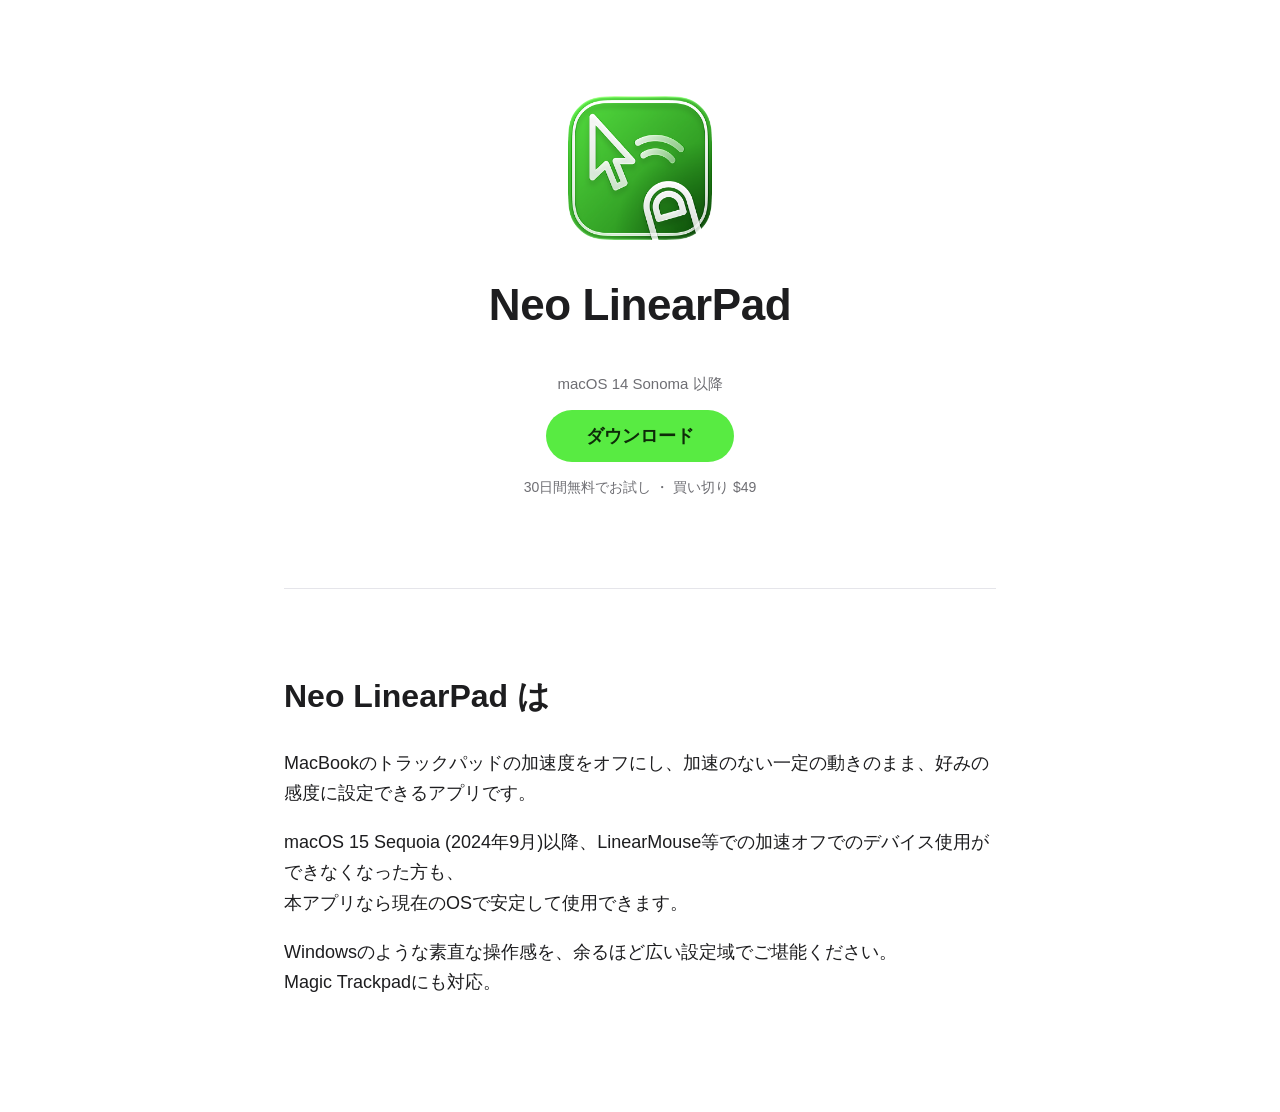
==== index.html @ 0c694853 "Add work-in-progress Neo LinearPad site (Japanese top page, purchase setup page) Co-Authored-By: Cla" ====
<!doctype html>
<html lang="ja">
<head>
  <meta charset="utf-8">
  <meta name="robots" content="noindex">
  <title>Neo LinearPad</title>
  <!-- Until the English page exists, send visitors to the Japanese one. -->
  <meta http-equiv="refresh" content="0; url=ja/">
  <link rel="canonical" href="ja/">
</head>
<body>
  <p><a href="ja/">Neo LinearPad</a></p>
</body>
</html>
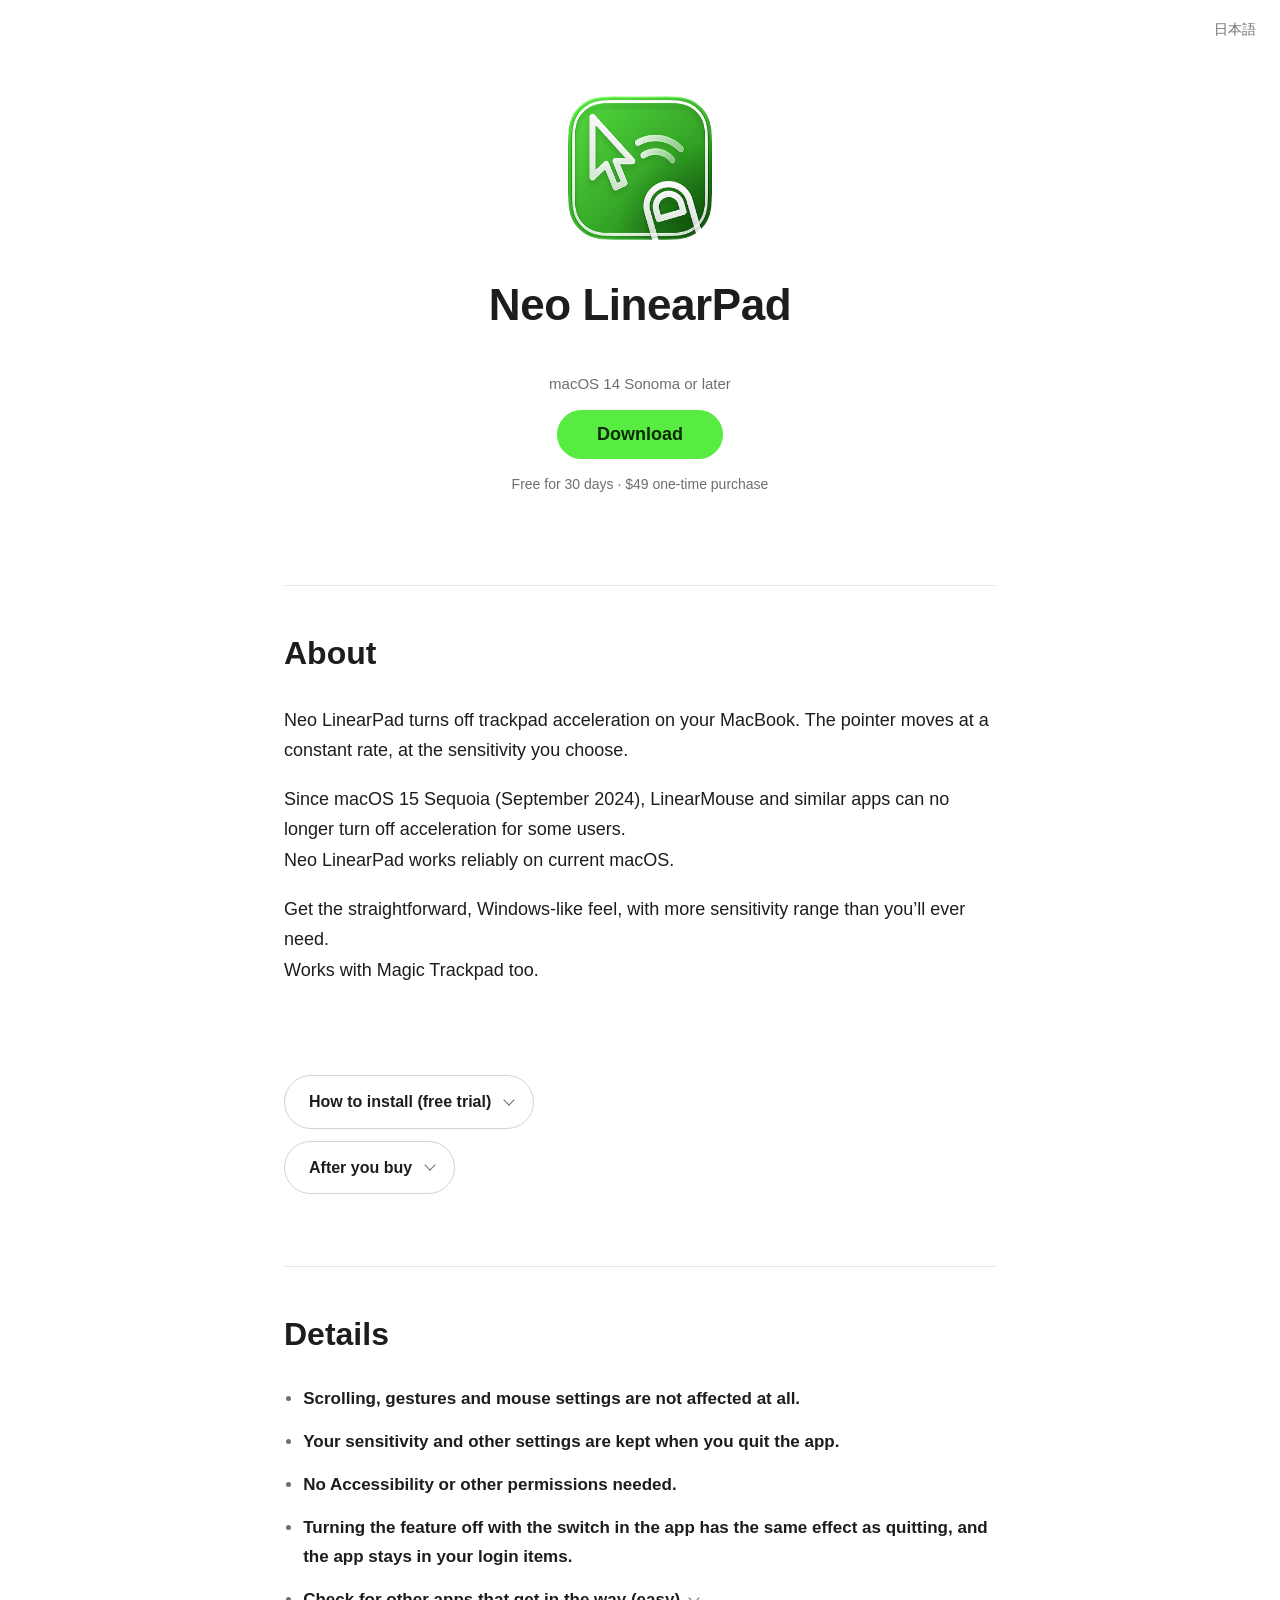
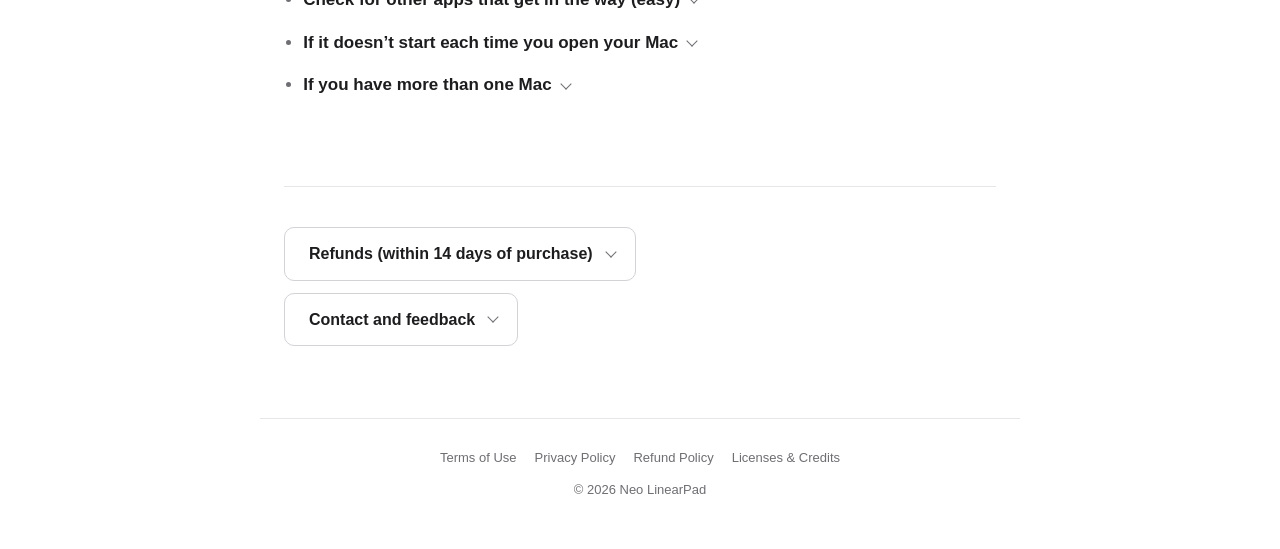
==== commit 47d601d7: "Add the English site (top, thanks and legal pages) with a language switch The root page and a new la" ====
--- a/index.html
+++ b/index.html
@@ -1,14 +1,24 @@
 <!doctype html>
-<html lang="ja">
+<html lang="en">
 <head>
   <meta charset="utf-8">
   <meta name="robots" content="noindex">
   <title>Neo LinearPad</title>
-  <!-- Until the English page exists, send visitors to the Japanese one. -->
-  <meta http-equiv="refresh" content="0; url=ja/">
-  <link rel="canonical" href="ja/">
+  <!-- Sends visitors to their language: the one they picked before, else Japanese when the
+       browser's first language is Japanese, else English. Keeps "#get" (the app's purchase links open the download choice). -->
+  <script>
+    let lang = null;
+    try { lang = localStorage.getItem("lang"); } catch {}
+    if (lang !== "ja" && lang !== "en") {
+      lang = /^ja\b/i.test((navigator.languages && navigator.languages[0]) || navigator.language || "") ? "ja" : "en";
+    }
+    location.replace(lang + "/" + location.hash);
+  </script>
+  <noscript><meta http-equiv="refresh" content="0; url=en/"></noscript>
+  <link rel="alternate" hreflang="en" href="https://neolinearpad.com/en/">
+  <link rel="alternate" hreflang="ja" href="https://neolinearpad.com/ja/">
 </head>
 <body>
-  <p><a href="ja/">Neo LinearPad</a></p>
+  <p><a href="en/">Neo LinearPad (English)</a> · <a href="ja/" lang="ja">日本語</a></p>
 </body>
 </html>
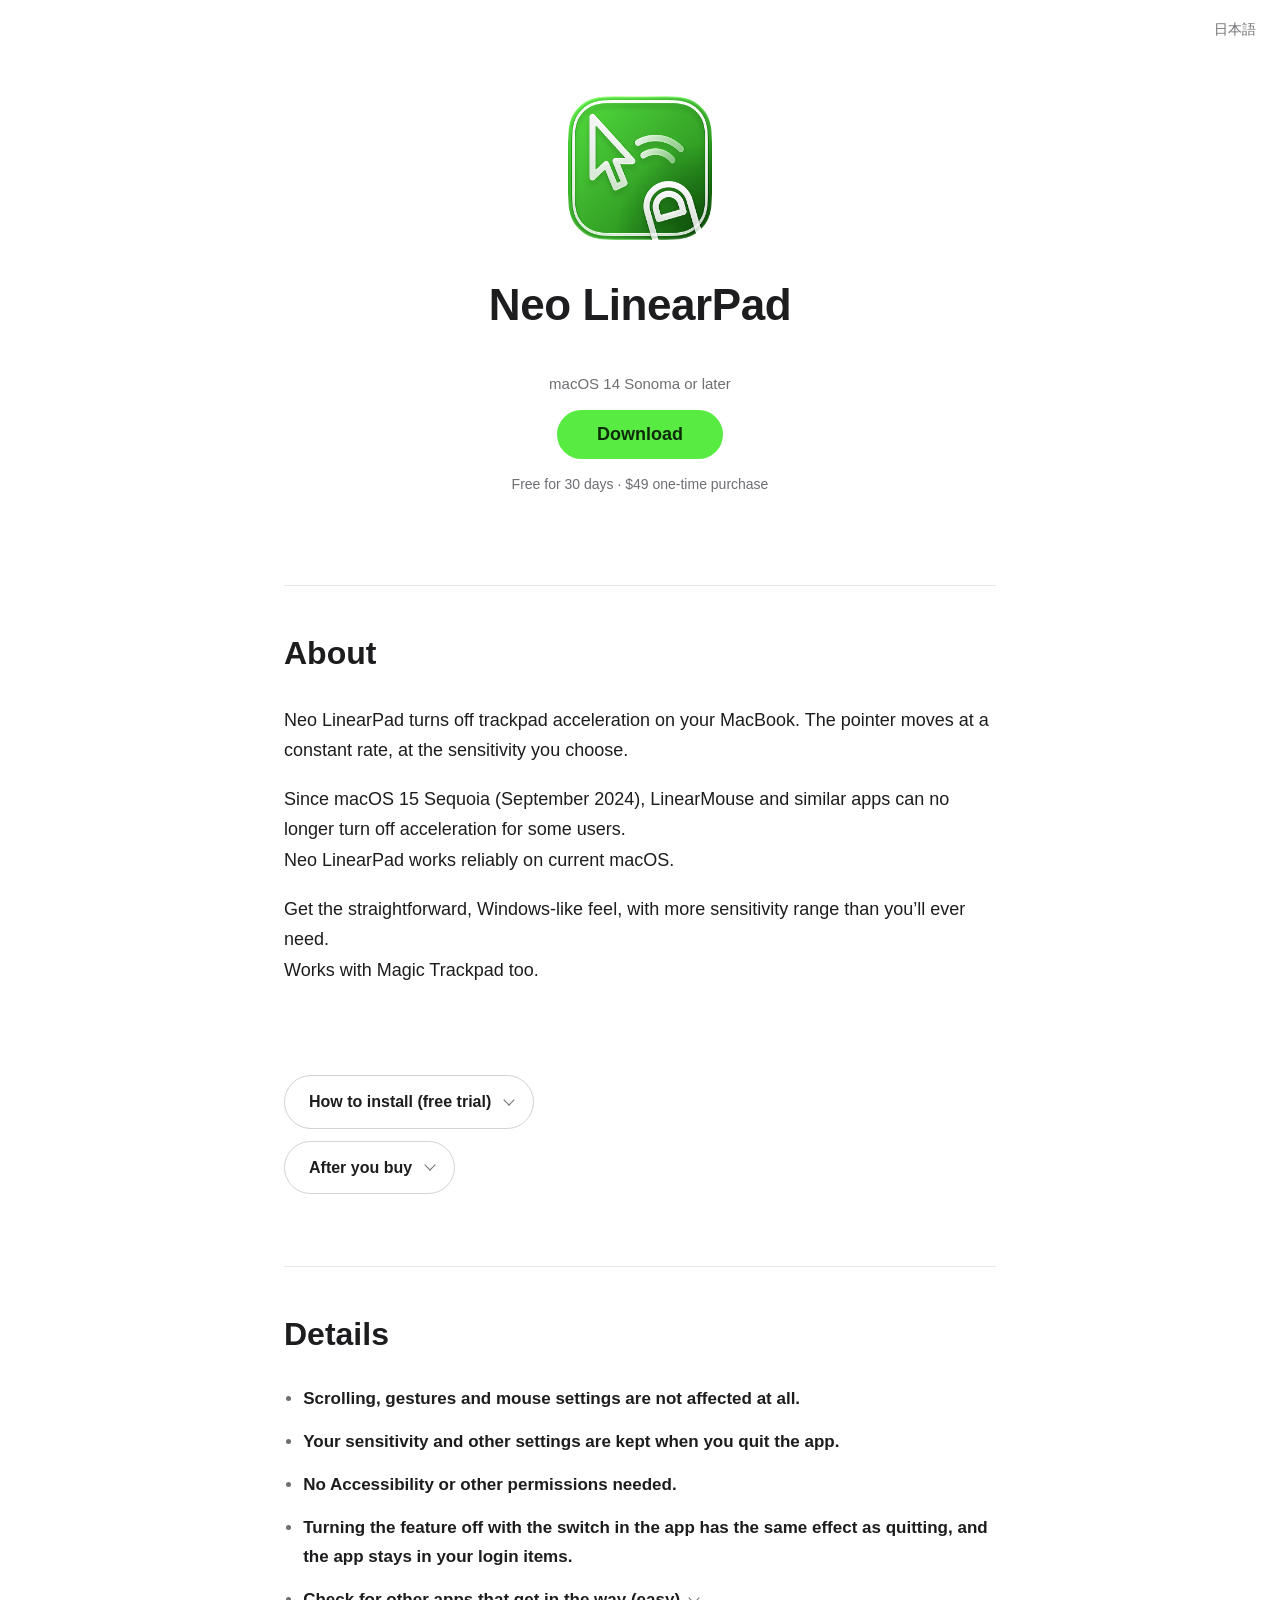
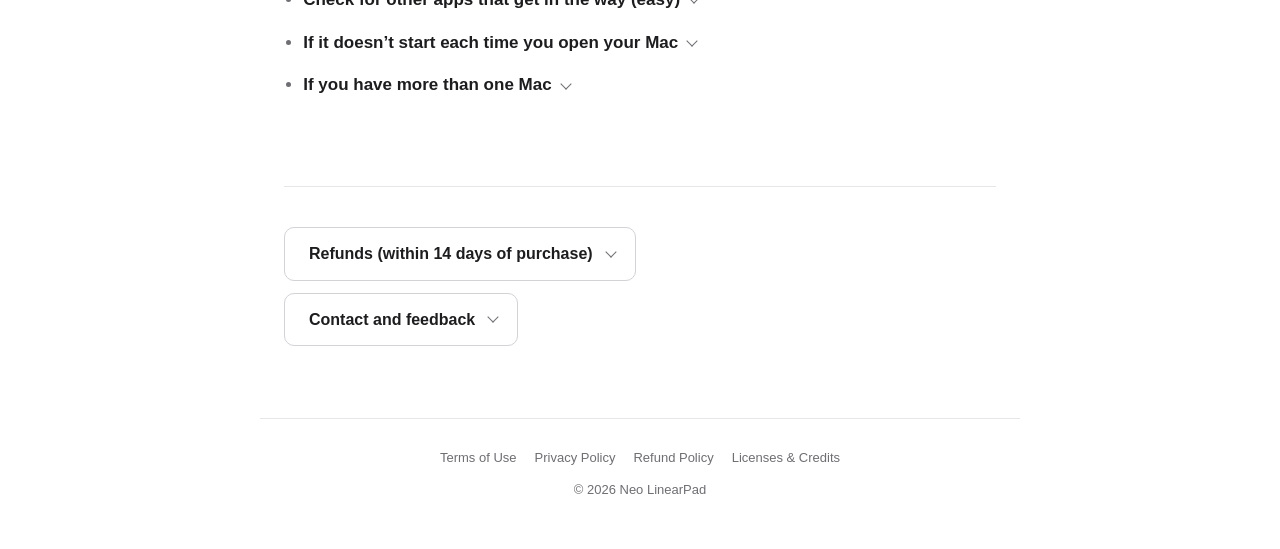
==== commit 64a540ca: "Add link-preview images and meta tags; keep the product name out of auto-translation Co-Authored-By:" ====
--- a/index.html
+++ b/index.html
@@ -4,6 +4,7 @@
   <meta charset="utf-8">
   <meta name="robots" content="noindex">
   <title>Neo LinearPad</title>
+  <meta name="description" content="A Mac app that turns off MacBook trackpad acceleration, so the pointer moves at a constant rate at the sensitivity you choose.">
   <!-- Sends visitors to their language: the one they picked before, else Japanese when the
        browser's first language is Japanese, else English. Keeps "#get" (the app's purchase links open the download choice). -->
   <script>
@@ -15,10 +16,21 @@
     location.replace(lang + "/" + location.hash);
   </script>
   <noscript><meta http-equiv="refresh" content="0; url=en/"></noscript>
+  <!-- Link previews (social media, chat apps). -->
+  <meta property="og:type" content="website">
+  <meta property="og:site_name" content="Neo LinearPad">
+  <meta property="og:title" content="Neo LinearPad">
+  <meta property="og:description" content="A Mac app that turns off MacBook trackpad acceleration, so the pointer moves at a constant rate at the sensitivity you choose.">
+  <meta property="og:url" content="https://neolinearpad.com/">
+  <meta property="og:image" content="https://neolinearpad.com/assets/og-en.png?v=1">
+  <meta property="og:image:width" content="1200">
+  <meta property="og:image:height" content="630">
+  <meta property="og:locale" content="en_US">
+  <meta name="twitter:card" content="summary_large_image">
   <link rel="alternate" hreflang="en" href="https://neolinearpad.com/en/">
   <link rel="alternate" hreflang="ja" href="https://neolinearpad.com/ja/">
 </head>
 <body>
-  <p><a href="en/">Neo LinearPad (English)</a> · <a href="ja/" lang="ja">日本語</a></p>
+  <p><a href="en/"><span class="notranslate" translate="no">Neo LinearPad</span> (English)</a> · <a href="ja/" lang="ja">日本語</a></p>
 </body>
 </html>
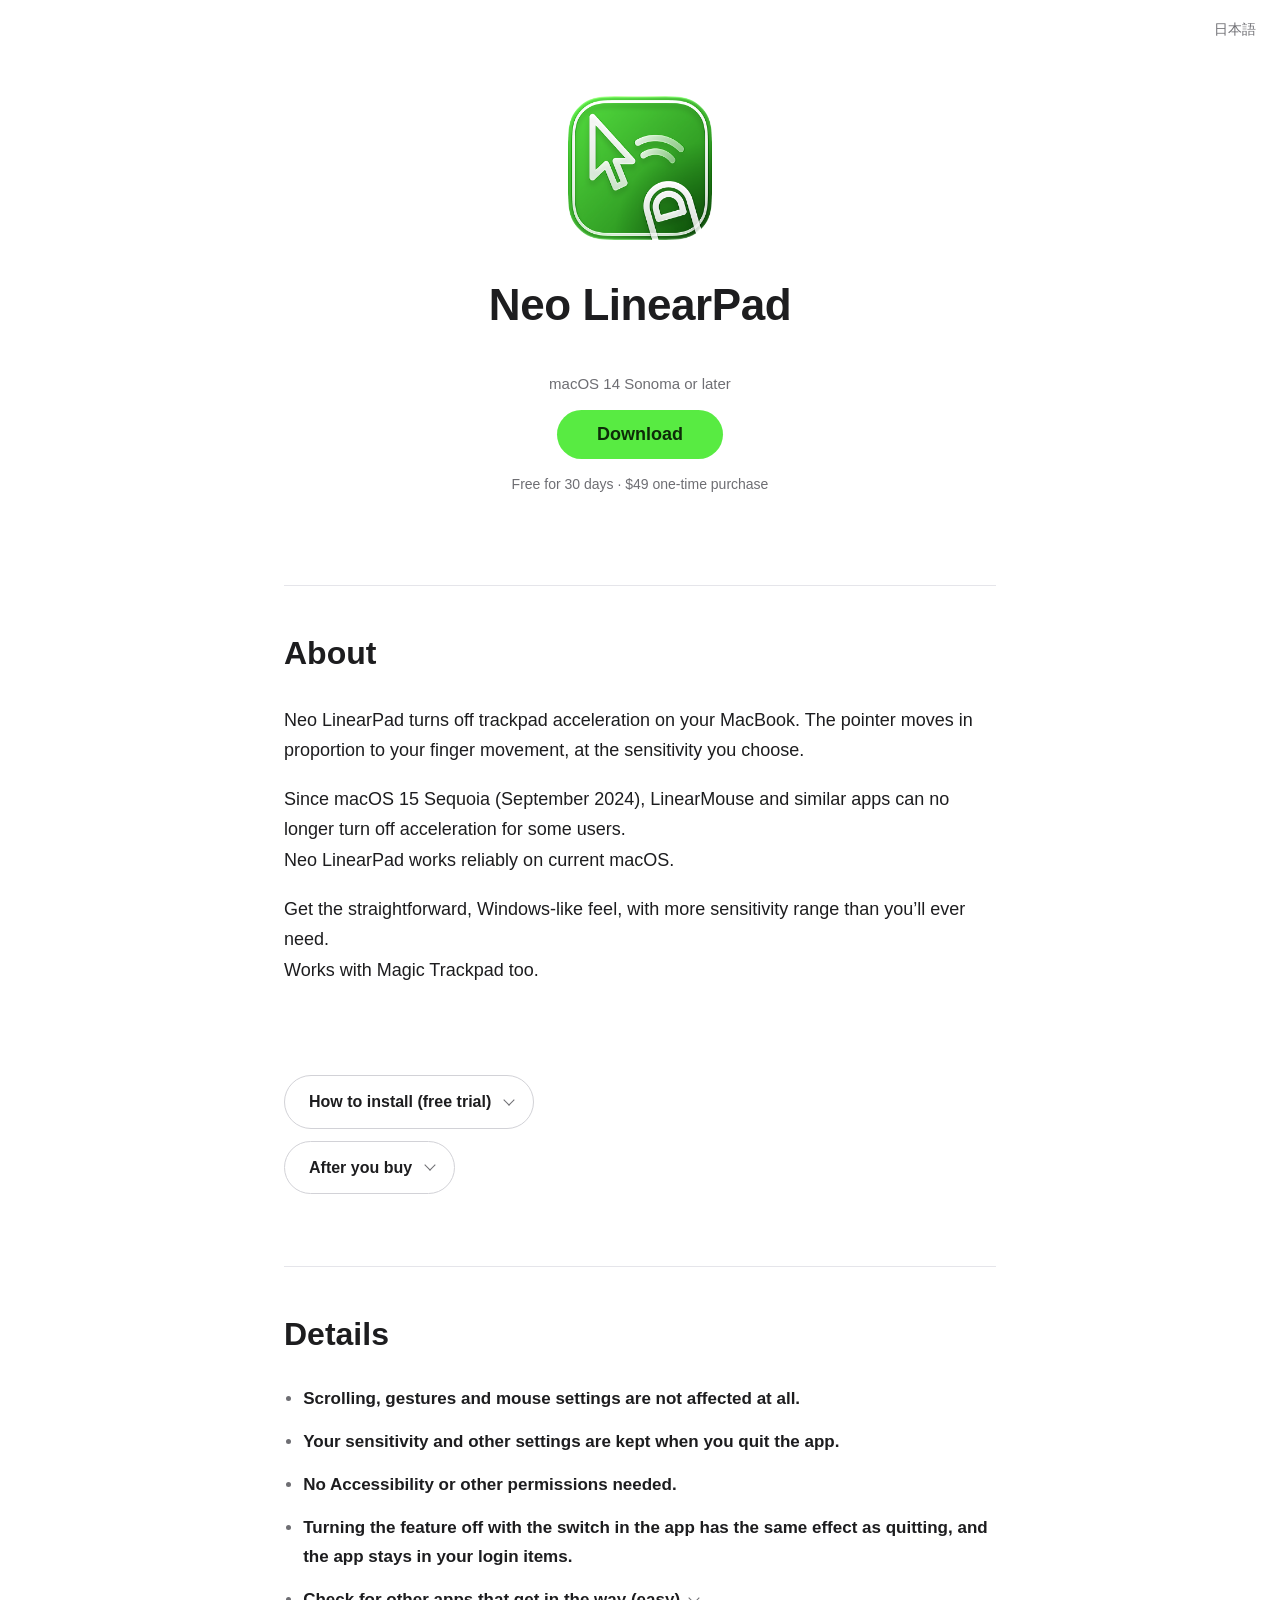
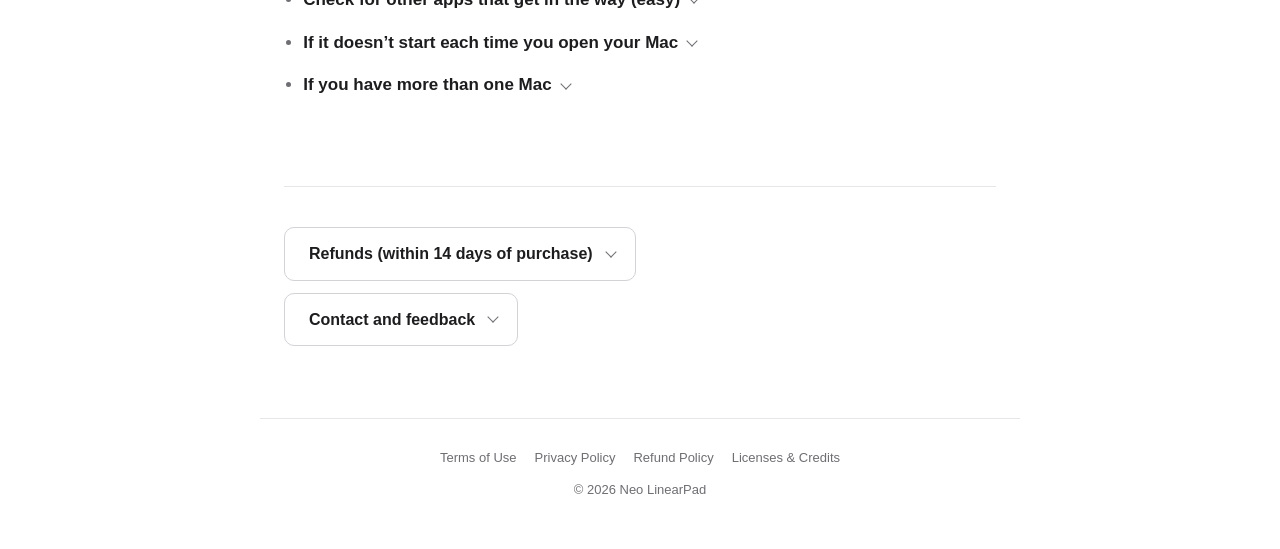
==== commit 7a5c7bd3: "English intro: the pointer moves in proportion to your finger movement Co-Authored-By: Claude Opus 5" ====
--- a/index.html
+++ b/index.html
@@ -4,7 +4,7 @@
   <meta charset="utf-8">
   <meta name="robots" content="noindex">
   <title>Neo LinearPad</title>
-  <meta name="description" content="A Mac app that turns off MacBook trackpad acceleration, so the pointer moves at a constant rate at the sensitivity you choose.">
+  <meta name="description" content="A Mac app that turns off MacBook trackpad acceleration, so the pointer moves in proportion to your finger movement, at the sensitivity you choose.">
   <!-- Sends visitors to their language: the one they picked before, else Japanese when the
        browser's first language is Japanese, else English. Keeps "#get" (the app's purchase links open the download choice). -->
   <script>
@@ -20,7 +20,7 @@
   <meta property="og:type" content="website">
   <meta property="og:site_name" content="Neo LinearPad">
   <meta property="og:title" content="Neo LinearPad">
-  <meta property="og:description" content="A Mac app that turns off MacBook trackpad acceleration, so the pointer moves at a constant rate at the sensitivity you choose.">
+  <meta property="og:description" content="A Mac app that turns off MacBook trackpad acceleration, so the pointer moves in proportion to your finger movement, at the sensitivity you choose.">
   <meta property="og:url" content="https://neolinearpad.com/">
   <meta property="og:image" content="https://neolinearpad.com/assets/og-en.png?v=1">
   <meta property="og:image:width" content="1200">
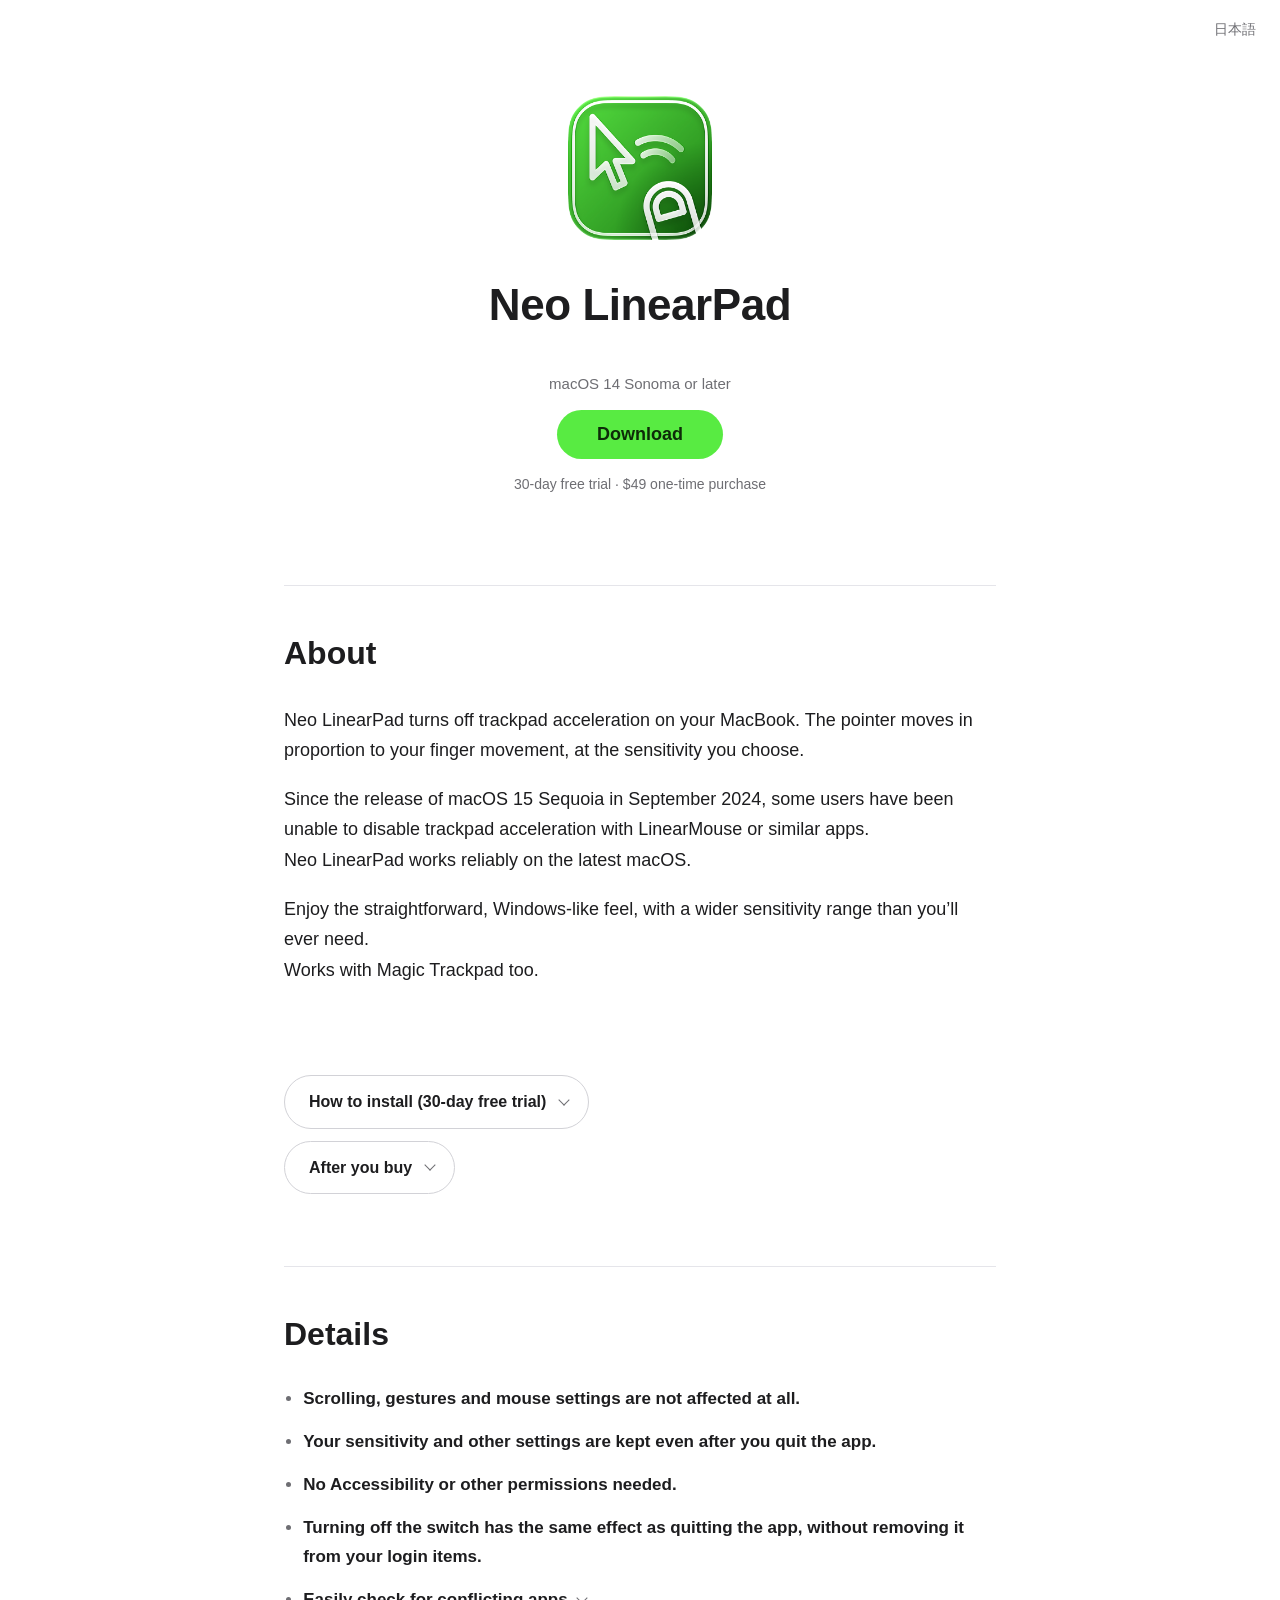
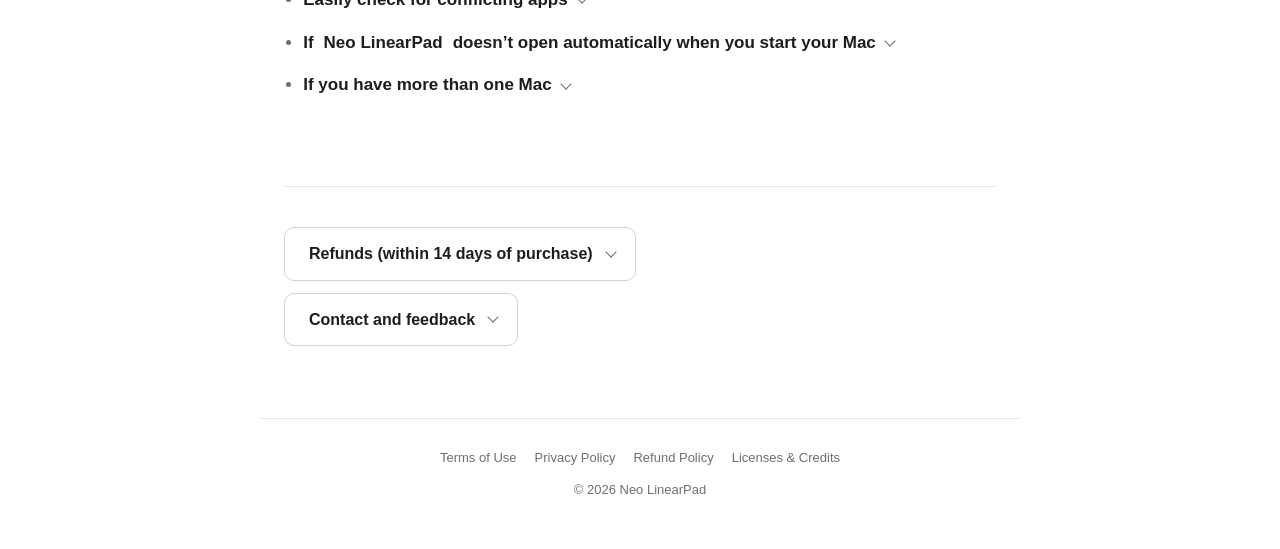
==== commit 5cdb0b67: "Launch: let search engines index the site Remove noindex from the top and legal pages (the thanks pa" ====
--- a/index.html
+++ b/index.html
@@ -2,7 +2,6 @@
 <html lang="en">
 <head>
   <meta charset="utf-8">
-  <meta name="robots" content="noindex">
   <title>Neo LinearPad</title>
   <meta name="description" content="A Mac app that turns off MacBook trackpad acceleration, so the pointer moves in proportion to your finger movement, at the sensitivity you choose.">
   <!-- Sends visitors to their language: the one they picked before, else Japanese when the
@@ -29,6 +28,7 @@
   <meta name="twitter:card" content="summary_large_image">
   <link rel="alternate" hreflang="en" href="https://neolinearpad.com/en/">
   <link rel="alternate" hreflang="ja" href="https://neolinearpad.com/ja/">
+  <link rel="alternate" hreflang="x-default" href="https://neolinearpad.com/">
 </head>
 <body>
   <p><a href="en/"><span class="notranslate" translate="no">Neo LinearPad</span> (English)</a> · <a href="ja/" lang="ja">日本語</a></p>
